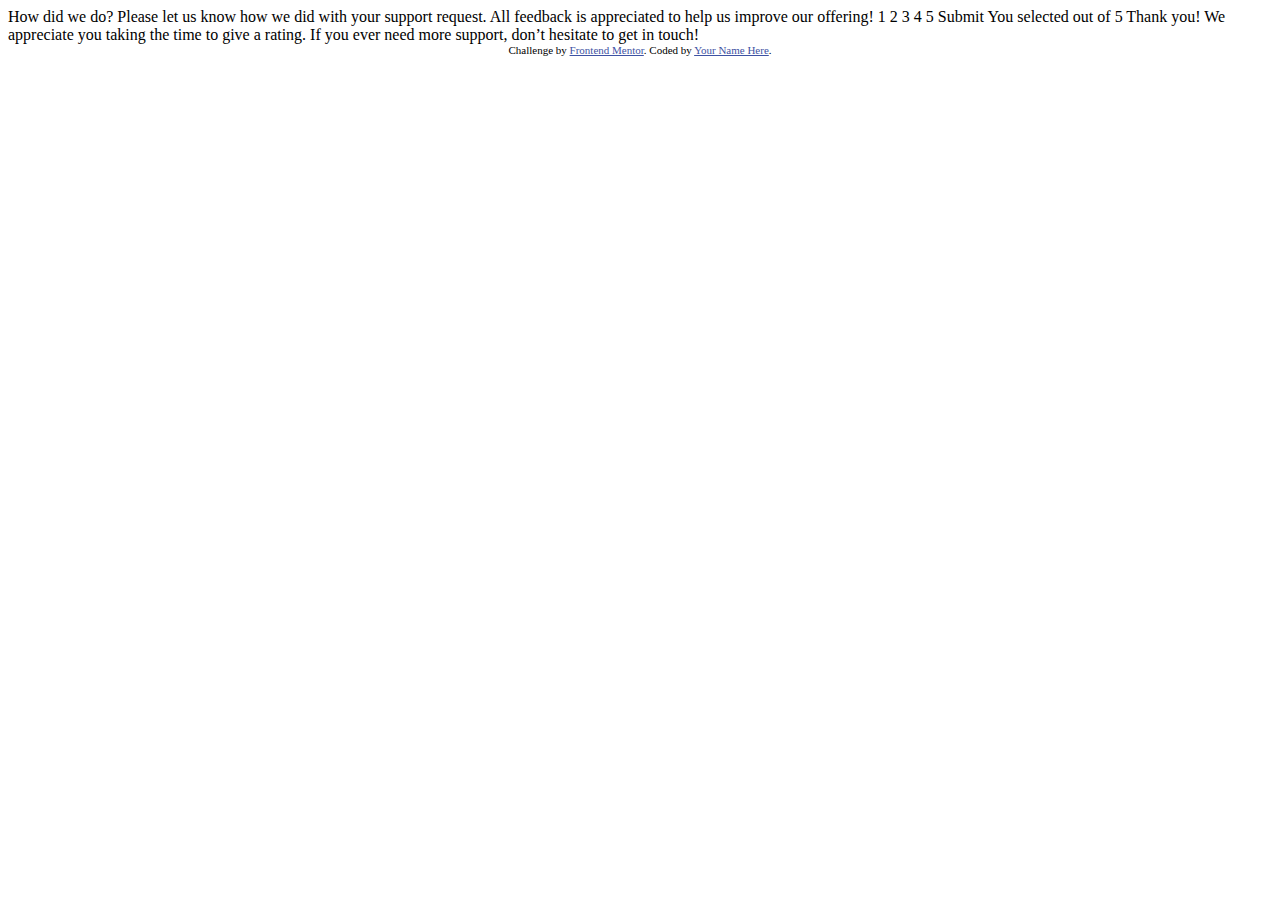
==== index.html @ 7bee239f "Arquivos prontos" ====
<!DOCTYPE html>
<html lang="en">
<head>
  <meta charset="UTF-8">
  <meta name="viewport" content="width=device-width, initial-scale=1.0"> <!-- displays site properly based on user's device -->

  <link rel="icon" type="image/png" sizes="32x32" href="./images/favicon-32x32.png">
  
  <title>Frontend Mentor | Interactive rating component</title>

  <!-- Feel free to remove these styles or customise in your own stylesheet 👍 -->
  <style>
    .attribution { font-size: 11px; text-align: center; }
    .attribution a { color: hsl(228, 45%, 44%); }
  </style>
</head>
<body>

  <!-- Rating state start -->

  How did we do?

  Please let us know how we did with your support request. All feedback is appreciated 
  to help us improve our offering!

  1 2 3 4 5

  Submit

  <!-- Rating state end -->

  <!-- Thank you state start -->

  You selected <!-- Add rating here --> out of 5

  Thank you!

  We appreciate you taking the time to give a rating. If you ever need more support, 
  don’t hesitate to get in touch!

  <!-- Thank you state end -->

  
  <div class="attribution">
    Challenge by <a href="https://www.frontendmentor.io?ref=challenge" target="_blank">Frontend Mentor</a>. 
    Coded by <a href="#">Your Name Here</a>.
  </div>
</body>
</html>
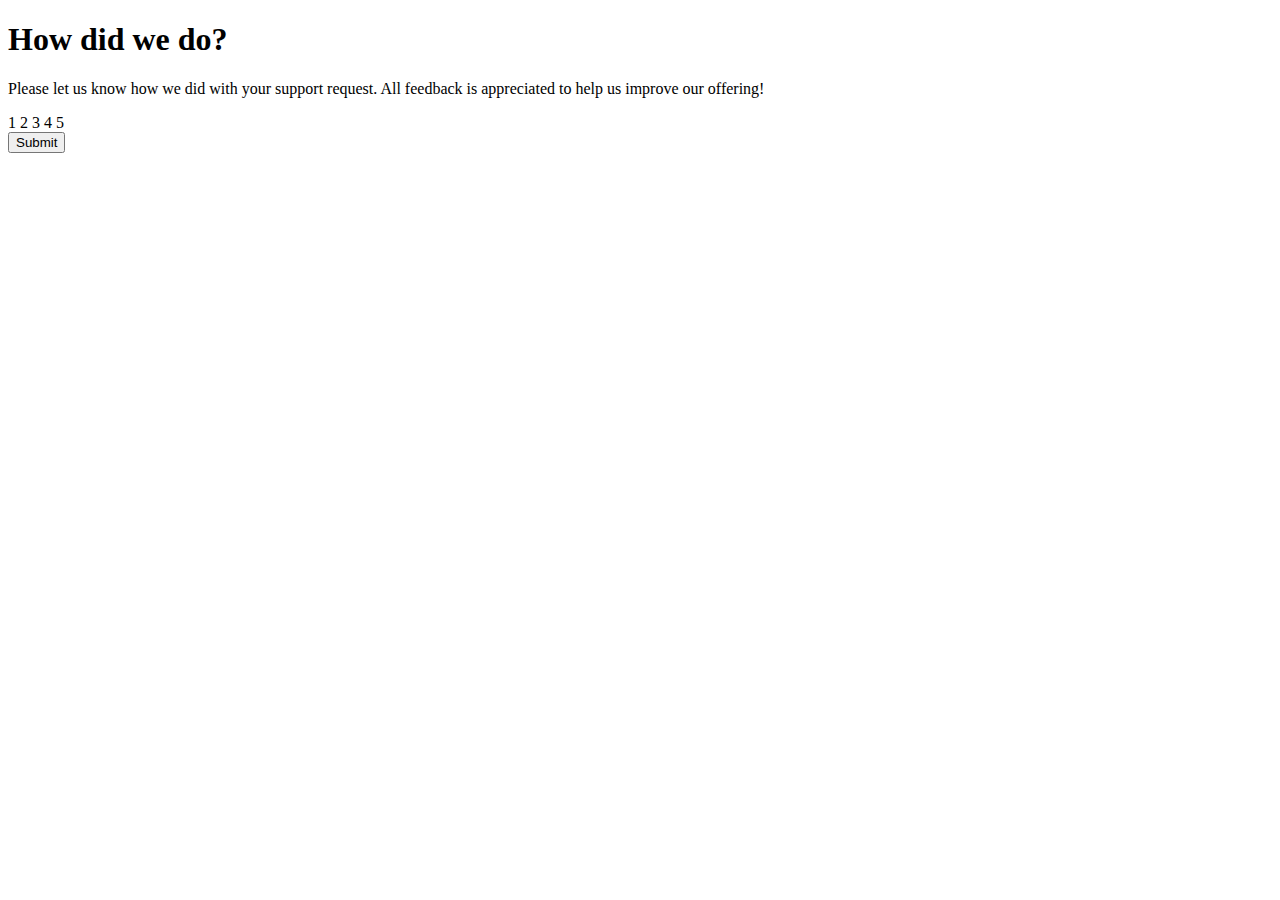
==== commit 28be9884: "Estruturando o HTML" ====
--- a/index.html
+++ b/index.html
@@ -8,42 +8,47 @@
   
   <title>Frontend Mentor | Interactive rating component</title>
 
-  <!-- Feel free to remove these styles or customise in your own stylesheet 👍 -->
-  <style>
-    .attribution { font-size: 11px; text-align: center; }
-    .attribution a { color: hsl(228, 45%, 44%); }
-  </style>
+  <link rel="stylesheet" href="css/style.css">
+
 </head>
 <body>
 
   <!-- Rating state start -->
 
-  How did we do?
+  <main>
+    <div>
 
-  Please let us know how we did with your support request. All feedback is appreciated 
-  to help us improve our offering!
+  <h1>How did we do?</h1>
 
-  1 2 3 4 5
+  <p>Please let us know how we did with your support request. All feedback is appreciated 
+  to help us improve our offering!</p>
 
-  Submit
+  <div>
+    1 2 3 4 5
+  </div>
+  
+  <button>Submit</button>
 
   <!-- Rating state end -->
 
   <!-- Thank you state start -->
 
-  You selected <!-- Add rating here --> out of 5
+  <!-- You selected  Add rating here  out of 5
 
   Thank you!
 
   We appreciate you taking the time to give a rating. If you ever need more support, 
-  don’t hesitate to get in touch!
+  don’t hesitate to get in touch! -->
+
+    </div>
+  </main>
 
   <!-- Thank you state end -->
 
   
-  <div class="attribution">
+  <!-- <div class="attribution">
     Challenge by <a href="https://www.frontendmentor.io?ref=challenge" target="_blank">Frontend Mentor</a>. 
     Coded by <a href="#">Your Name Here</a>.
-  </div>
+  </div> -->
 </body>
 </html>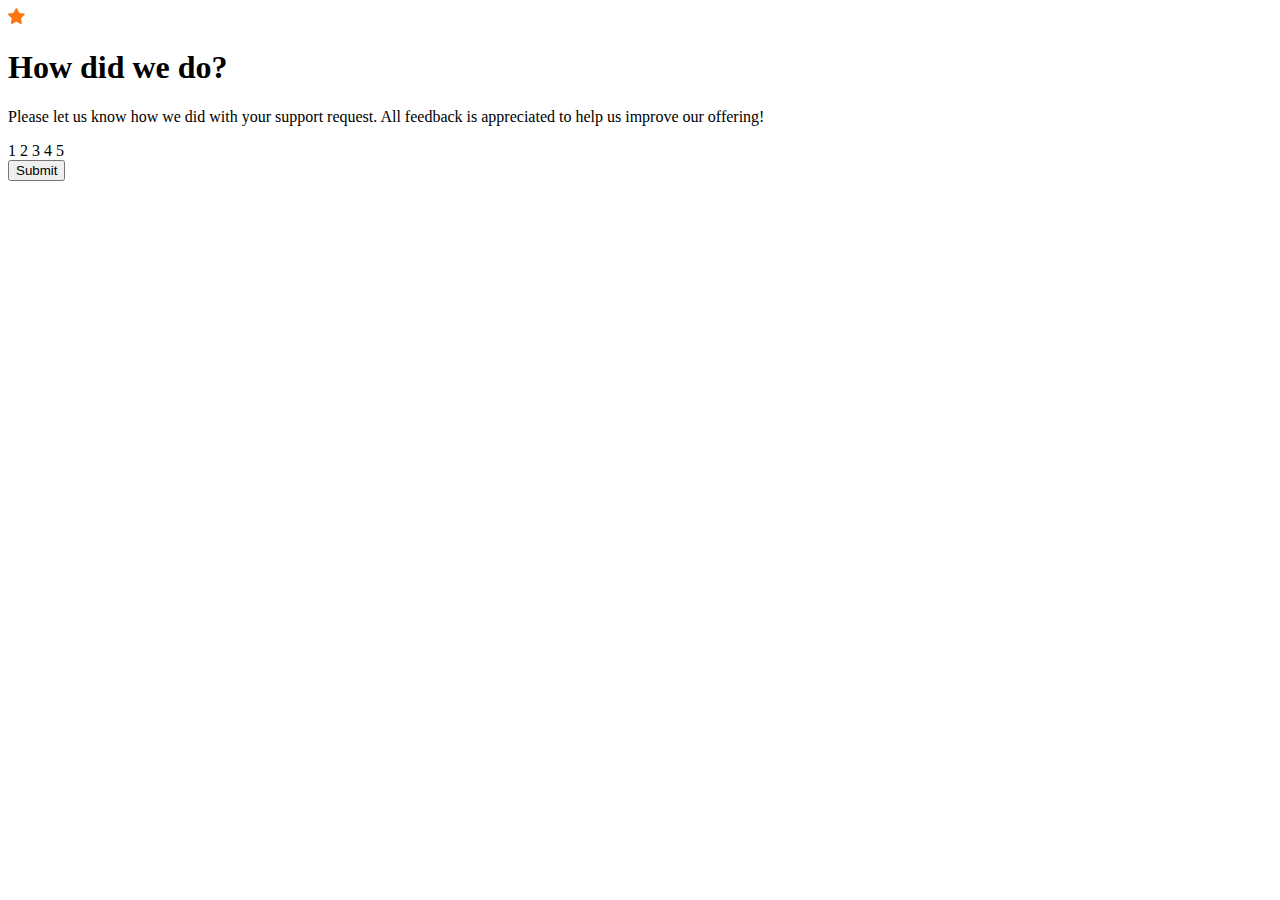
==== commit ed1bf649: "Estruturando o HTML" ====
--- a/index.html
+++ b/index.html
@@ -16,29 +16,31 @@
   <!-- Rating state start -->
 
   <main>
-    <div>
+    <div class="container">
 
-  <h1>How did we do?</h1>
+      <img src="images/icon-star.svg" alt="Star">
 
-  <p>Please let us know how we did with your support request. All feedback is appreciated 
-  to help us improve our offering!</p>
+      <h1 class="title">How did we do?</h1>
 
-  <div>
-    1 2 3 4 5
-  </div>
-  
-  <button>Submit</button>
+      <p class="description">Please let us know how we did with your support request. All feedback is appreciated 
+      to help us improve our offering!</p>
 
-  <!-- Rating state end -->
+      <div class="number">
+        1 2 3 4 5
+      </div>
+      
+      <button>Submit</button>
 
-  <!-- Thank you state start -->
+      <!-- Rating state end -->
 
-  <!-- You selected  Add rating here  out of 5
+      <!-- Thank you state start -->
 
-  Thank you!
+      <!-- You selected  Add rating here  out of 5
 
-  We appreciate you taking the time to give a rating. If you ever need more support, 
-  don’t hesitate to get in touch! -->
+      Thank you!
+
+      We appreciate you taking the time to give a rating. If you ever need more support, 
+      don’t hesitate to get in touch! -->
 
     </div>
   </main>
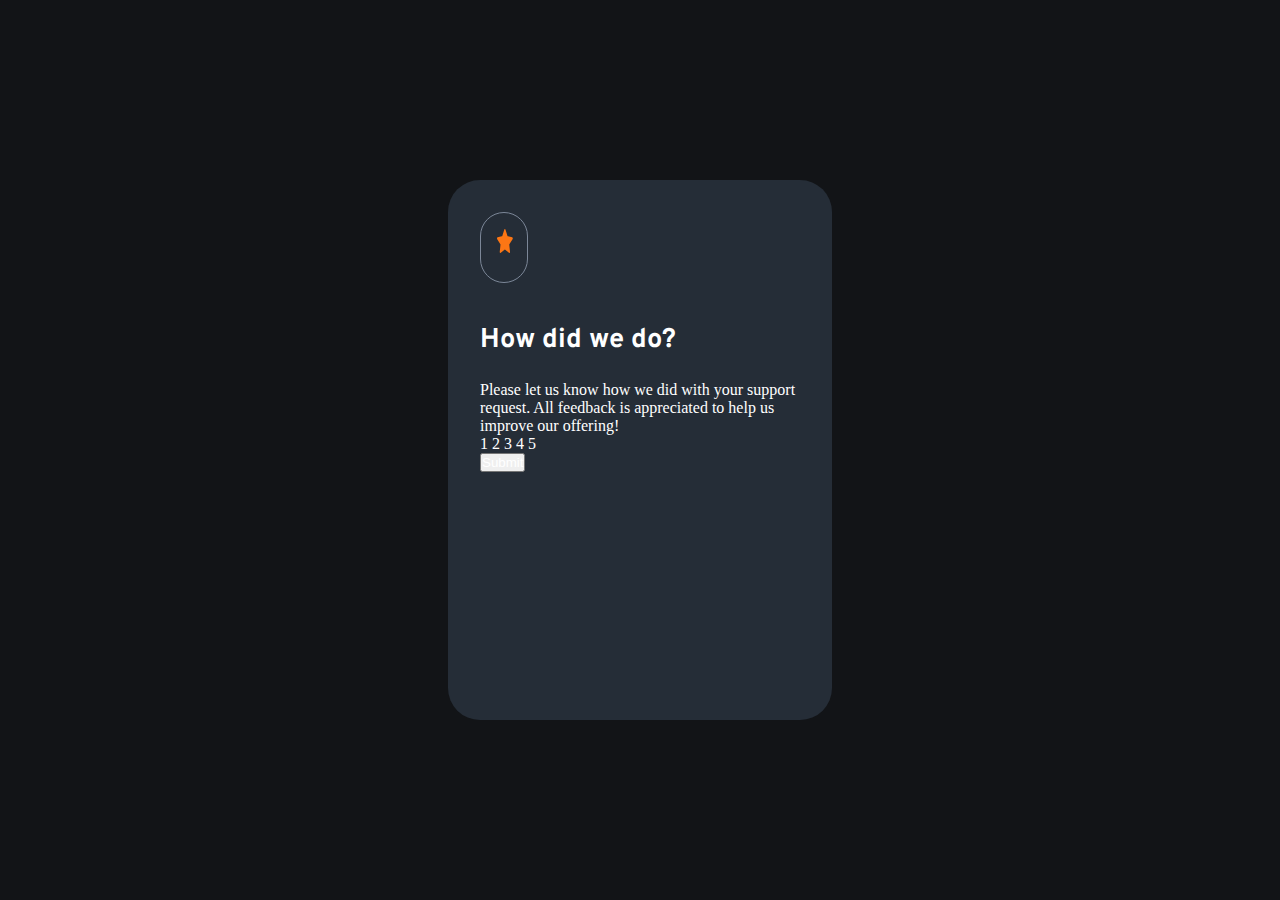
==== commit f88967f9: "Projeto em andamento" ====
--- a/index.html
+++ b/index.html
@@ -10,6 +10,10 @@
 
   <link rel="stylesheet" href="css/style.css">
 
+  <link rel="preconnect" href="https://fonts.googleapis.com">
+  <link rel="preconnect" href="https://fonts.gstatic.com" crossorigin>
+  <link href="https://fonts.googleapis.com/css2?family=Overpass:wght@400;700&display=swap" rel="stylesheet">
+
 </head>
 <body>
 
@@ -18,8 +22,10 @@
   <main>
     <div class="container">
 
-      <img src="images/icon-star.svg" alt="Star">
-
+      <div class="borderimage">
+        <img src="images/icon-star.svg" alt="Star">
+      </div>
+      
       <h1 class="title">How did we do?</h1>
 
       <p class="description">Please let us know how we did with your support request. All feedback is appreciated 
--- a/css/style.css
+++ b/css/style.css
@@ -0,0 +1,49 @@
+* {
+    margin: 0;
+    padding: 0;
+    box-sizing: border-box;
+    color: #FFF;
+}
+
+body {
+   background-color: hsl(216, 12%, 8%);
+}
+
+main {
+    background-color: hsl(213, 19%, 18%);
+    width: 30%;
+    border-radius: 2rem;
+    height: 60%;
+    position: absolute;
+    top: 50%;
+    left: 50%;
+    transform: translate(-50%, -50%);
+}
+
+main .container {
+    height: 100%;
+    padding: 2rem;
+}
+
+main .container .borderimage {
+    background-color: hsl(213, 19%, 18%);
+    border-radius: 7rem;
+    width: 15%;
+    height: 15%;
+    border: 1px solid hsl(216, 12%, 54%);
+}
+
+main .container .borderimage img {
+    width: 35%;
+    height: 35%;
+    margin-left: 1rem;
+    margin-top: 1rem;
+}
+
+.container .title {
+    margin-bottom: 1.5rem;
+    margin-top: 2.5rem;
+    font-size: 1.7rem;
+    font-family: 'Overpass', sans-serif;
+}
+
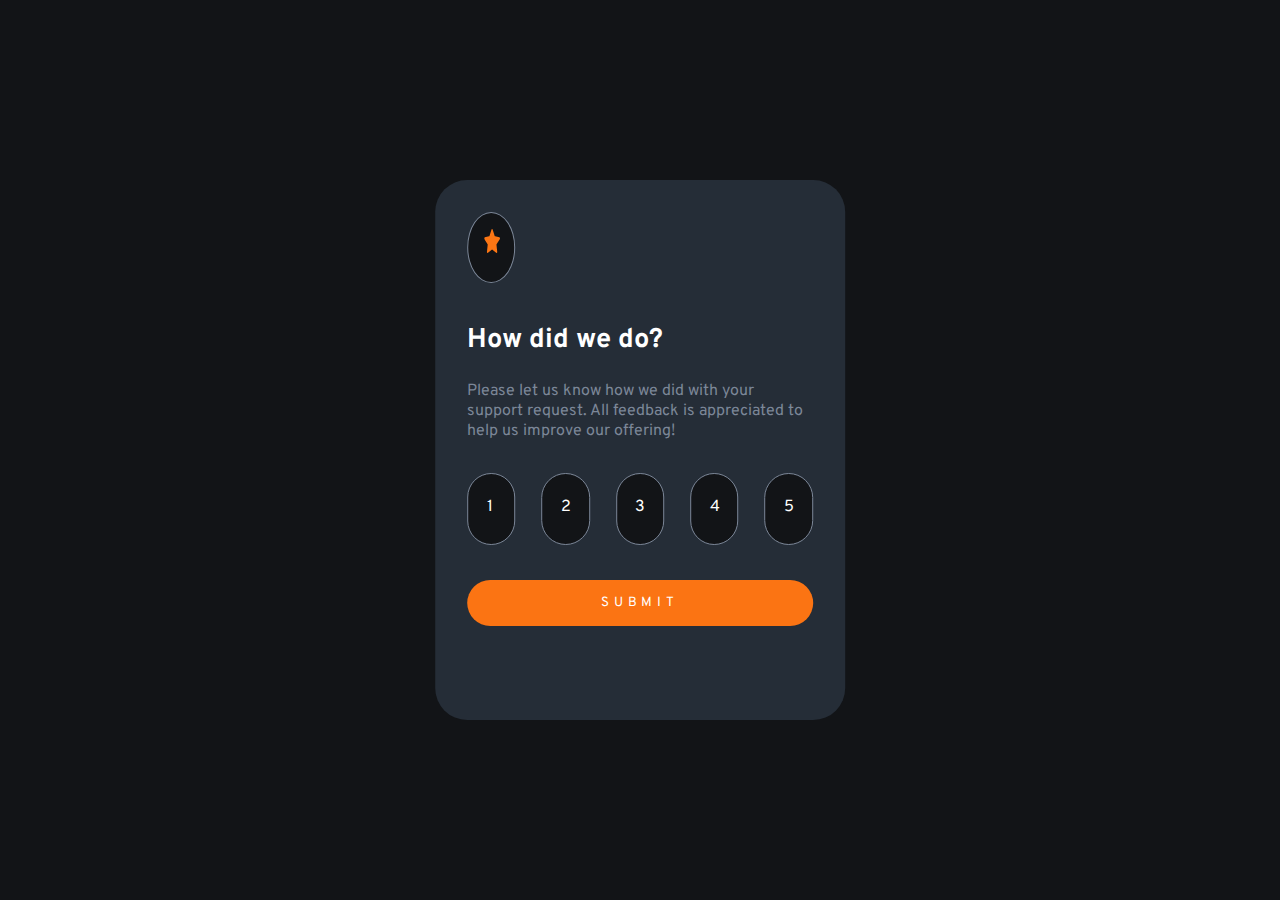
==== commit 2e9a8cb5: "Primeira parte do projeto feita" ====
--- a/index.html
+++ b/index.html
@@ -28,15 +28,19 @@
       
       <h1 class="title">How did we do?</h1>
 
-      <p class="description">Please let us know how we did with your support request. All feedback is appreciated 
-      to help us improve our offering!</p>
+      <span class="description">Please let us know how we did with your support request. All feedback is appreciated 
+      to help us improve our offering!</span>
 
       <div class="number">
-        1 2 3 4 5
+        <a href="#"><div class="insidenumber">1</div></a>  
+        <a href="#"><div class="insidenumber">2</div></a> 
+        <a href="#"><div class="insidenumber">3</div></a> 
+        <a href="#"><div class="insidenumber">4</div></a> 
+        <a href="#"><div class="insidenumber">5</div></a>
       </div>
       
-      <button>Submit</button>
-
+        <button class="button-submit">Submit</button>
+        
       <!-- Rating state end -->
 
       <!-- Thank you state start -->
--- a/css/style.css
+++ b/css/style.css
@@ -11,7 +11,7 @@
 
 main {
     background-color: hsl(213, 19%, 18%);
-    width: 30%;
+    width: 32%;
     border-radius: 2rem;
     height: 60%;
     position: absolute;
@@ -26,11 +26,16 @@
 }
 
 main .container .borderimage {
-    background-color: hsl(213, 19%, 18%);
-    border-radius: 7rem;
-    width: 15%;
+    background-color: hsl(216, 12%, 8%);
+    border-radius: 100%;
+    width: 14%;
     height: 15%;
     border: 1px solid hsl(216, 12%, 54%);
+    transition: .7s ease-in-out;
+}
+
+main .container .borderimage:hover {
+    background-color: #FFF;
 }
 
 main .container .borderimage img {
@@ -47,3 +52,58 @@
     font-family: 'Overpass', sans-serif;
 }
 
+.container .description {
+    font-family: 'Overpass', sans-serif;
+    color: hsl(216, 12%, 54%);
+}
+
+.container .number {
+    margin-top: 2rem;
+    display: flex;
+    justify-content: space-between;
+    height: 25%;
+}
+
+.container .number a {
+    text-decoration: none;
+    display: inline-block;
+    background-color: hsl(216, 12%, 8%);
+    border-radius: 7rem;
+    width: 14%;
+    height: 60%;
+    border: 1px solid hsl(216, 12%, 54%);
+    transition: .7s ease-in-out;
+}
+
+.container .number a:hover {
+    background-color: hsl(25, 97%, 53%);
+    transform: scale(1.2);
+}
+
+.container .number a .insidenumber {
+   position: relative;
+   top: 33%;
+   left: 40%;
+   width: 30%;
+   font-family: 'Overpass', sans-serif;
+}
+
+
+.button-submit {
+    background-color: hsl(25, 97%, 53%);
+    width: 100%;
+    padding: .9rem;
+    margin-top: -1rem;
+    border: none;
+    border-radius: 2.5rem;
+    font-family: 'Overpass', sans-serif;
+    transition: .7s ease-in-out;
+    text-transform: uppercase;
+    letter-spacing: .3rem;
+}
+
+.button-submit:hover {
+    background-color: #FFF;
+    transform: scale(1.1);
+    color: hsl(25, 97%, 53%);
+}